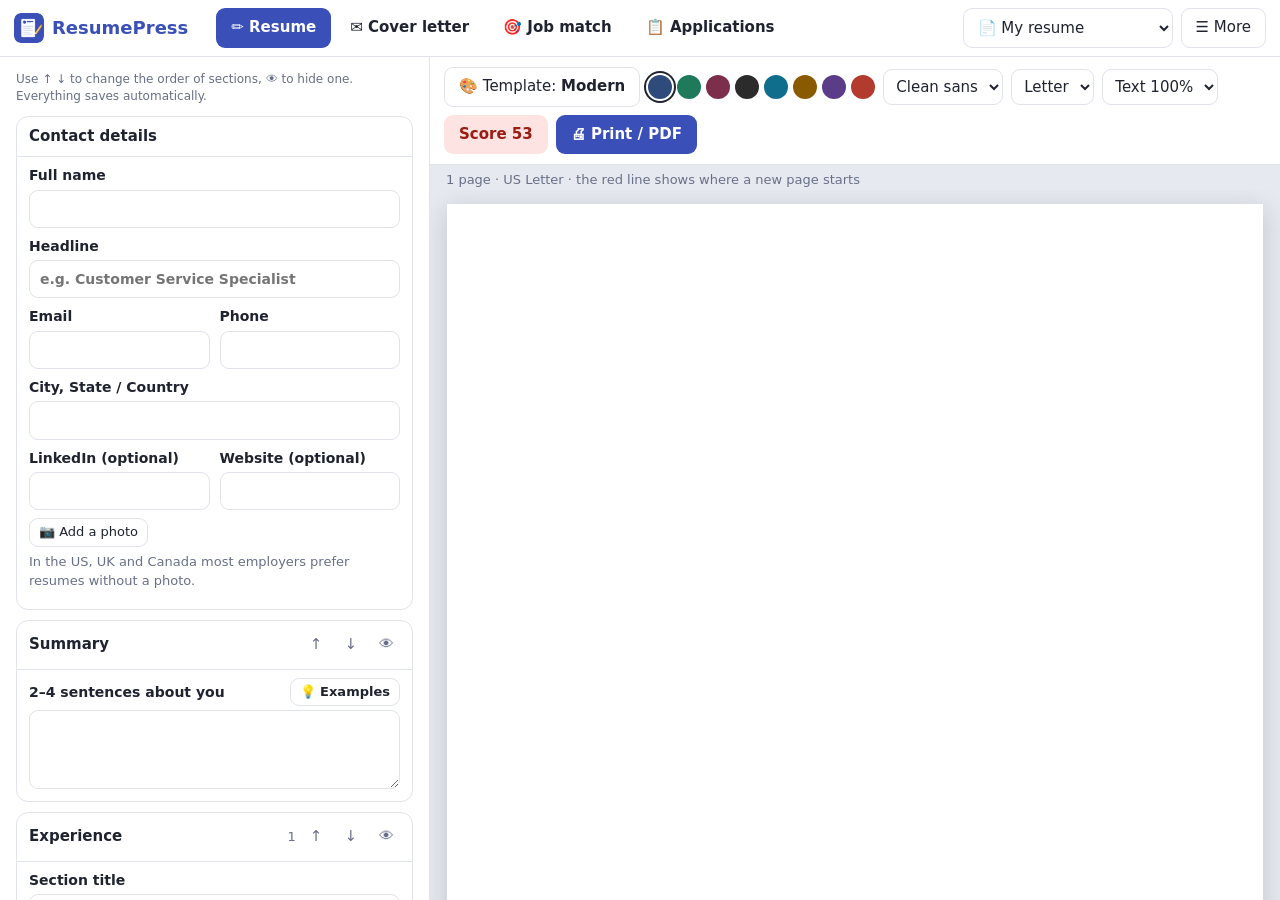
==== index.html @ cc402ec8 "Add files via upload" ====
<!doctype html>
<html lang="en">
<head>
  <meta charset="utf-8">
  <meta name="viewport" content="width=device-width, initial-scale=1">
  <title>ResumePress – Resume Builder</title>
  <meta name="description" content="Build a professional resume and cover letter on Windows. 8 templates, resume checker, job keyword match, example bullets and an application tracker. Print or save as PDF. Private, offline, no subscription.">
  <meta name="theme-color" content="#3b4fb8">
  <link rel="manifest" href="manifest.json">
  <link rel="icon" href="icon-192.png">
  <link rel="stylesheet" href="style.css">
  <link rel="stylesheet" href="resume.css">
  <style id="pageRule"></style>
</head>
<body>
  <header class="topbar">
    <div class="brand"><img src="icon-192.png" alt="" width="30" height="30"><span>ResumePress</span></div>
    <nav class="tabs" id="tabs">
      <button data-t="resume" class="on">✏️ Resume</button>
      <button data-t="cover">✉️ Cover letter</button>
      <button data-t="match">🎯 Job match</button>
      <button data-t="apps">📋 Applications</button>
    </nav>
    <div class="top-btns">
      <select id="docPick" title="Your resumes"></select>
      <button id="moreBtn" class="tb">☰ More</button>
      <button id="proBtn" class="pro-btn" hidden>★ Get Pro</button>
    </div>
    <div id="menu" class="menu" hidden>
      <button id="newDocBtn">＋ New resume</button>
      <button id="dupDocBtn">⧉ Duplicate this resume (for another job)</button>
      <button id="renameDocBtn">✎ Rename this resume</button>
      <button id="delDocBtn" class="danger">🗑 Delete this resume…</button>
      <hr>
      <button id="printBtn2">🖨 Print / save as PDF</button>
      <button id="wordBtn">📄 Export to Word (.doc) ★</button>
      <button id="txtBtn">📝 Export plain text (for online forms)</button>
      <hr>
      <button id="backupBtn">💾 Back up everything (.json)</button>
      <button id="restoreFileBtn">📂 Restore a backup…</button>
      <button id="sampleBtn">✨ Open a sample resume</button>
      <hr>
      <a href="help.html" target="_blank" rel="noopener">❓ How to use ResumePress</a>
      <a href="why.html" target="_blank" rel="noopener">💡 Why ResumePress – compare</a>
      <a href="mailto:thequan03072002@gmail.com?subject=ResumePress%20feedback">✉ Feedback &amp; support</a>
    </div>
    <input id="fileIn" type="file" hidden>
  </header>

  <!-- RESUME + COVER (shared layout: editor | preview) -->
  <main class="pane" id="docPane">
    <section class="side" id="editor"></section>
    <section class="main-col prev-col">
      <div class="prev-bar">
        <button id="tplBtn" class="ghost">🎨 Template: <b id="tplName"></b></button>
        <div class="swatches" id="swatches"></div>
        <select id="fontSel" title="Font"></select>
        <select id="sizeSel" title="Paper"><option value="letter">Letter</option><option value="a4">A4</option></select>
        <select id="scaleSel" title="Text size"><option value="90">Text 90%</option><option value="95">Text 95%</option><option value="100">Text 100%</option><option value="105">Text 105%</option><option value="110">Text 110%</option></select>
        <span class="grow"></span>
        <button id="scoreBtn" class="score" title="Check my resume">Score –</button>
        <button id="printBtn" class="primary">🖨 Print / PDF</button>
      </div>
      <div class="prev-info" id="prevInfo"></div>
      <div class="paper-wrap" id="paperWrap"><div class="paper" id="paper"></div></div>
    </section>
  </main>

  <!-- JOB MATCH -->
  <main class="page" id="matchPane" hidden>
    <div class="page-in">
      <h1 class="ph">🎯 Job match <span class="pro-tag" id="matchTag">Pro</span></h1>
      <p class="hint">Paste a job ad. ResumePress finds the important words in it and shows which ones your resume already has – the same idea applicant tracking systems (ATS) use to rank resumes. Everything stays on this PC.</p>
      <div class="two">
        <label class="field">Job title<input id="jmTitle" placeholder="e.g. Customer Service Representative"></label>
        <label class="field">Company<input id="jmCompany" placeholder="e.g. Acme Corp"></label>
      </div>
      <label class="field">Job description<textarea id="jmText" rows="10" placeholder="Paste the full job ad here…"></textarea></label>
      <div class="row-btns"><button id="jmRun" class="primary">Compare with “<span id="jmDocName"></span>”</button></div>
      <div id="jmOut"></div>
    </div>
  </main>

  <!-- APPLICATIONS -->
  <main class="page" id="appsPane" hidden>
    <div class="page-in wide-in">
      <div class="ph-row"><h1 class="ph">📋 Applications</h1><span class="grow"></span><button id="addAppBtn" class="primary">＋ Add job</button></div>
      <div class="app-stats" id="appStats"></div>
      <div class="list-head"><select id="appFilter"><option value="">All</option></select><input id="appSearch" placeholder="Search company or role…"></div>
      <div class="table-wrap"><table class="guests" id="appTable"></table></div>
      <p class="hint" id="appHint"></p>
    </div>
  </main>

  <!-- dialogs -->
  <dialog id="tplDlg" class="dlg wide">
    <h2>Choose a template</h2>
    <div class="tpl-grid" id="tplGrid"></div>
    <div class="row-btns"><button id="tplClose" class="ghost">Close</button></div>
  </dialog>

  <dialog id="scoreDlg" class="dlg">
    <h2>Resume check</h2>
    <div class="score-big" id="scoreBig"></div>
    <ul class="checks" id="checkList"></ul>
    <div class="row-btns"><button id="scoreClose" class="ghost">Close</button></div>
  </dialog>

  <dialog id="ideaDlg" class="dlg wide">
    <h2 id="ideaTitle">Writing ideas</h2>
    <div class="idea-tabs"><button data-i="examples" class="on">Example bullets</button><button data-i="verbs">Action verbs</button></div>
    <div id="ideaExamples">
      <label class="field">Job<select id="ideaJob"></select></label>
      <p class="hint">Click a line to add it. Replace the [brackets] with your own numbers and details.</p>
      <div id="ideaList" class="idea-list"></div>
    </div>
    <div id="ideaVerbs" hidden><p class="hint">Start every bullet with a strong verb. Click one to add it as a new line.</p><div id="verbList"></div></div>
    <div class="row-btns"><button id="ideaClose" class="ghost">Done</button></div>
  </dialog>

  <dialog id="appDlg" class="dlg">
    <h2 id="appDlgTitle">Job application</h2>
    <div class="two"><label class="field">Company<input id="aCompany"></label><label class="field">Role<input id="aRole"></label></div>
    <div class="two">
      <label class="field">Status<select id="aStatus"></select></label>
      <label class="field">Resume used<select id="aDoc"></select></label>
    </div>
    <div class="two"><label class="field">Applied on<input id="aApplied" type="date"></label><label class="field">Follow up on<input id="aFollow" type="date"></label></div>
    <div class="two"><label class="field">Salary<input id="aSalary" placeholder="e.g. $55,000"></label><label class="field">Location<input id="aLocation"></label></div>
    <label class="field">Job link<input id="aLink" placeholder="https://…"></label>
    <label class="field">Contact person<input id="aContact" placeholder="Name, email or phone"></label>
    <label class="field">Notes<textarea id="aNotes" rows="3"></textarea></label>
    <div class="row-btns"><button id="aSave" class="primary">Save</button><button id="aDel" class="ghost danger">Delete</button><button id="aCancel" class="ghost">Cancel</button></div>
  </dialog>

  <dialog id="proDialog" class="dlg">
    <h2>ResumePress Pro</h2>
    <p class="muted">One-time purchase. Yours forever on this Microsoft account – no subscription, no surprise renewals. Online resume builders often charge around $24 every 4 weeks.</p>
    <ul class="pro-list">
      <li><strong>All 8 templates</strong> <span class="muted">(Free: Classic, Modern, Minimal)</span></li>
      <li><strong>Unlimited resumes</strong> – a tailored copy for every job</li>
      <li><strong>Cover letters</strong> that match your resume, with a first draft written from it</li>
      <li><strong>Job match</strong> – see which keywords from the job ad your resume is missing</li>
      <li><strong>Unlimited application tracking</strong> <span class="muted">(Free: 5 jobs)</span></li>
      <li><strong>Export to Word</strong> (.doc)</li>
    </ul>
    <p id="proMsg" class="pro-msg" hidden></p>
    <p id="trialInfo" class="pro-msg" hidden></p>
    <div class="row-btns">
      <button id="trialBtn" class="ghost" hidden>Try every Pro feature free for 7 days</button>
      <button id="buyBtn" class="primary">Unlock Pro</button>
      <button id="restoreBtn" class="ghost">Restore purchase</button>
      <button id="closePro" class="ghost">Not now</button>
    </div>
  </dialog>

  <div id="toast" class="toast" hidden></div>
  <div id="printArea"></div>
  <script src="content.js"></script>
  <script src="templates.js"></script>
  <script src="app.js"></script>
</body>
</html>
---- style.css ----
:root {
  --bg: #f4f5f9; --card: #ffffff; --text: #1f2330; --muted: #687087;
  --line: #e1e3ec; --accent: #3b4fb8; --accent-2: #e6e9fa; --on-accent: #ffffff; --danger: #b42318;
}
@media (prefers-color-scheme: dark) {
  :root { --bg: #171214; --card: #211a1d; --text: #f3eaed; --muted: #b7a6ad; --line: #3a2f33; --accent: #9aa8ff; --accent-2: #262c4d; --on-accent: #2a1017; --danger: #f97066; }
}
* { box-sizing: border-box; }
[hidden] { display: none !important; }
html, body { height: 100%; }
body { margin: 0; font: 15px/1.45 'Segoe UI', system-ui, sans-serif; background: var(--bg); color: var(--text); display: flex; flex-direction: column; }
button, input, select, textarea { font: inherit; color: inherit; }
button { cursor: pointer; border: 1px solid transparent; border-radius: 9px; padding: 8px 14px; background: var(--accent-2); }
input, select, textarea { background: var(--card); border: 1px solid var(--line); border-radius: 9px; padding: 8px 10px; width: 100%; }
textarea { resize: vertical; }
input:focus, select:focus, textarea:focus, button:focus-visible { outline: 3px solid var(--accent); outline-offset: 1px; }
.primary { background: var(--accent); color: var(--on-accent); font-weight: 700; }
.ghost { background: transparent; border-color: var(--line); }
.ghost:hover, .tb:hover { border-color: var(--accent); }
.danger { color: var(--danger); }
.danger-text { color: var(--danger) !important; }
.muted { color: var(--muted); font-weight: 400; }
.hint { color: var(--muted); font-size: 13px; margin: 6px 0; }
.wide { width: 100%; margin-top: 8px; }

.topbar { display: flex; align-items: center; gap: 14px; padding: 8px 14px; background: var(--card); border-bottom: 1px solid var(--line); position: relative; }
.brand { display: flex; align-items: center; gap: 8px; font-weight: 800; font-size: 18px; color: var(--accent); }
.brand img { border-radius: 7px; }
.tabs { display: flex; gap: 4px; margin-left: 14px; }
.tabs button { background: transparent; font-weight: 600; }
.tabs button.on { background: var(--accent); color: var(--on-accent); }
.top-btns { margin-left: auto; display: flex; gap: 8px; }
.tb { background: transparent; border-color: var(--line); }
.pro-btn { background: #c9a227; color: #2a1d00; font-weight: 800; }
.pro-btn.is-pro { background: var(--accent-2); color: var(--accent); cursor: default; }
.menu { position: absolute; right: 14px; top: 52px; background: var(--card); border: 1px solid var(--line); border-radius: 12px; box-shadow: 0 12px 30px rgba(0,0,0,.18); padding: 6px; z-index: 30; display: flex; flex-direction: column; min-width: 280px; }
.menu button, .menu a { text-align: left; background: transparent; padding: 9px 12px; border-radius: 8px; color: var(--text); text-decoration: none; }
.menu button:hover, .menu a:hover { background: var(--accent-2); }

.pane { flex: 1; display: grid; grid-template-columns: 330px 1fr; min-height: 0; }
.side { padding: 14px 16px; border-right: 1px solid var(--line); overflow: auto; background: var(--card); }
.side h2 { font-size: 13px; text-transform: uppercase; letter-spacing: .06em; color: var(--muted); margin: 16px 0 6px; }
.side h2:first-child { margin-top: 0; }
.main-col { overflow: auto; padding: 14px 18px; min-width: 0; }
.field { display: flex; flex-direction: column; gap: 4px; font-weight: 600; font-size: 14px; margin-top: 8px; }
.two { display: grid; grid-template-columns: 1fr 1fr; gap: 10px; }
.row-btns { display: flex; gap: 8px; flex-wrap: wrap; margin-top: 10px; }
.check { display: flex; align-items: center; gap: 8px; margin-top: 10px; font-size: 14px; }
.check input { width: 18px; height: 18px; accent-color: var(--accent); }
.stats { margin-top: 16px; background: var(--accent-2); border-radius: 10px; padding: 10px 12px; font-size: 14px; line-height: 1.7; }

.list-head { display: flex; gap: 10px; margin-bottom: 10px; }
.list-head select { width: 210px; }
.table-wrap { background: var(--card); border: 1px solid var(--line); border-radius: 12px; overflow: hidden; }
table.guests { width: 100%; border-collapse: collapse; }
.guests th { text-align: left; font-size: 12px; text-transform: uppercase; letter-spacing: .05em; color: var(--muted); padding: 8px 10px; border-bottom: 1px solid var(--line); background: var(--bg); }
.guests td { padding: 7px 10px; border-bottom: 1px solid var(--line); }
.dlg { border: 1px solid var(--line); border-radius: 16px; padding: 22px; background: var(--card); color: var(--text); max-width: 460px; width: calc(100% - 32px); }
.dlg::backdrop { background: rgba(0,0,0,.5); }
.dlg h2 { margin: 0 0 6px; font-size: 21px; }
.pro-list { padding-left: 20px; line-height: 1.8; }
.pro-msg { background: var(--accent-2); border-radius: 8px; padding: 9px 11px; }
.toast { position: fixed; left: 50%; bottom: 24px; transform: translateX(-50%); background: #1f2937; color: #fff; padding: 11px 18px; border-radius: 10px; z-index: 50; max-width: calc(100% - 24px); }

#printArea { display: none; }
@media print {
  body > *:not(#printArea) { display: none !important; }
  html, body { display: block; background: #fff; height: auto; }
  #printArea { display: block; }
  #printArea .resume { box-shadow: none; min-height: 0 !important; }
  .resume { -webkit-print-color-adjust: exact; print-color-adjust: exact; }
}

/* ---------- ResumePress ---------- */
.grow { flex: 1; }
#docPick { width: 210px; }
.menu hr { border: 0; border-top: 1px solid var(--line); margin: 4px 6px; width: auto; }
.pane { grid-template-columns: 430px 1fr; }
.prev-col { display: flex; flex-direction: column; padding: 0; background: #e7e9f0; }
@media (prefers-color-scheme: dark) { .prev-col { background: #12141c; } }
.prev-bar { display: flex; flex-wrap: wrap; gap: 8px; align-items: center; padding: 10px 14px; background: var(--card); border-bottom: 1px solid var(--line); }
.prev-bar select { width: auto; padding: 7px 8px; }
.swatches { display: flex; gap: 5px; }
.swatches button { width: 24px; height: 24px; padding: 0; border-radius: 50%; border: 2px solid transparent; }
.swatches button.on { box-shadow: 0 0 0 2px var(--card), 0 0 0 4px var(--text); }
.score { font-weight: 800; background: #fff4d6; color: #7a5600; }
.score.good { background: #dff5e8; color: #17603a; }
.score.bad { background: #fde3e1; color: #9b1c13; }
.prev-info { font-size: 13px; color: var(--muted); padding: 6px 16px 0; }
.paper-wrap { flex: 1; overflow: auto; padding: 14px 16px 40px; }
.paper { transform-origin: top left; position: relative; margin: 0 auto; }
.paper .resume { box-shadow: 0 6px 24px rgba(20,25,60,.18); position: relative; }
.paper .pbreak { position: absolute; left: -10px; right: -10px; border-top: 2px dashed #e5484d; z-index: 3; pointer-events: none; }
.paper .pbreak span { position: absolute; right: 12px; top: -11px; background: #e5484d; color: #fff; font: 600 11px 'Segoe UI', sans-serif; padding: 1px 7px; border-radius: 9px; }

/* editor */
.ed-sec { border: 1px solid var(--line); border-radius: 12px; margin-bottom: 10px; background: var(--card); }
.ed-sec > .ed-h { display: flex; align-items: center; gap: 6px; padding: 9px 10px 9px 12px; cursor: pointer; user-select: none; }
.ed-sec > .ed-h b { flex: 1; font-size: 15px; }
.ed-sec > .ed-h .cnt { color: var(--muted); font-size: 13px; }
.ed-sec > .ed-h .ic { background: transparent; padding: 3px 7px; border-radius: 7px; color: var(--muted); }
.ed-sec > .ed-h .ic:hover { background: var(--accent-2); color: var(--text); }
.ed-sec.off > .ed-h b { color: var(--muted); text-decoration: line-through; }
.ed-body { padding: 0 12px 12px; border-top: 1px solid var(--line); }
.ed-sec.closed .ed-body { display: none; }
.ed-item { border: 1px dashed var(--line); border-radius: 10px; padding: 4px 10px 10px; margin-top: 10px; }
.ed-item-h { display: flex; align-items: center; gap: 4px; margin-top: 4px; }
.ed-item-h b { flex: 1; font-size: 14px; overflow: hidden; text-overflow: ellipsis; white-space: nowrap; }
.ed-item-h button { background: transparent; padding: 2px 7px; color: var(--muted); }
.ed-item-h button:hover { background: var(--accent-2); color: var(--text); }
.ed-item.closed .ed-fields { display: none; }
.add-btn { width: 100%; margin-top: 10px; background: transparent; border: 1px dashed var(--accent); color: var(--accent); font-weight: 600; }
.mini { font-size: 13px; padding: 4px 9px; }
.lbl-row { display: flex; align-items: center; justify-content: space-between; gap: 8px; }
.lbl-row .mini { font-weight: 600; }
.skill-row { display: grid; grid-template-columns: 1fr 120px 30px; gap: 6px; margin-top: 6px; align-items: center; }
.skill-row button { padding: 4px; background: transparent; color: var(--muted); }
.photo-row { display: flex; align-items: center; gap: 10px; margin-top: 8px; }
.photo-row img { width: 56px; height: 56px; border-radius: 50%; object-fit: cover; border: 1px solid var(--line); }
.order-hint { font-size: 12px; color: var(--muted); margin: 0 0 10px; }
.add-sec { display: flex; flex-wrap: wrap; gap: 6px; margin: 4px 0 10px; }
.add-sec button { font-size: 13px; padding: 5px 9px; }
.pro-tag { font-size: 12px; background: #c9a227; color: #2a1d00; border-radius: 6px; padding: 2px 7px; vertical-align: middle; font-weight: 800; }

/* template gallery */
.dlg.wide { max-width: 860px; }
.tpl-grid { display: grid; grid-template-columns: repeat(auto-fill, minmax(180px, 1fr)); gap: 14px; margin-top: 12px; max-height: 62vh; overflow: auto; padding: 4px; }
.tpl-card { border: 2px solid var(--line); border-radius: 12px; padding: 8px; background: var(--bg); text-align: left; position: relative; }
.tpl-card.on { border-color: var(--accent); }
.tpl-card .thumb { height: 220px; overflow: hidden; border-radius: 6px; background: #fff; position: relative; }
.tpl-card .thumb > div { transform: scale(.22); transform-origin: top left; width: 816px; pointer-events: none; }
.tpl-card .tn { display: flex; justify-content: space-between; align-items: center; margin-top: 7px; font-weight: 700; }
.tpl-card .tn small { font-weight: 600; font-size: 11px; color: var(--muted); }
.tpl-card .lock { position: absolute; top: 14px; right: 14px; }

/* checker */
.score-big { font-size: 46px; font-weight: 800; margin: 6px 0; }
.score-big small { font-size: 16px; color: var(--muted); font-weight: 600; }
.checks { list-style: none; padding: 0; margin: 8px 0; max-height: 52vh; overflow: auto; }
.checks li { padding: 8px 10px 8px 34px; border-radius: 9px; margin-bottom: 6px; position: relative; font-size: 14px; }
.checks li::before { position: absolute; left: 10px; top: 8px; font-weight: 800; }
.checks li.good { background: #e3f6ec; color: #155234; } .checks li.good::before { content: '✓'; }
.checks li.warn { background: #fff4d9; color: #6b4d00; } .checks li.warn::before { content: '!'; }
.checks li.bad { background: #fde5e3; color: #8c1d14; } .checks li.bad::before { content: '✕'; }

/* ideas */
.idea-tabs { display: flex; gap: 6px; margin: 8px 0; }
.idea-tabs button { background: transparent; border-color: var(--line); }
.idea-tabs button.on { background: var(--accent); color: var(--on-accent); }
.idea-list { max-height: 46vh; overflow: auto; }
.idea { display: block; width: 100%; text-align: left; background: var(--bg); border: 1px solid var(--line); margin-top: 6px; font-weight: 400; }
.idea:hover { border-color: var(--accent); }
.idea.sum { border-style: dashed; }
.verb-group h3 { font-size: 13px; text-transform: uppercase; letter-spacing: .05em; color: var(--muted); margin: 10px 0 4px; }
.verb-group button { margin: 3px; padding: 4px 10px; font-size: 13px; }

/* pages (job match, applications) */
.page { flex: 1; overflow: auto; }
.page-in { max-width: 820px; margin: 0 auto; padding: 18px 18px 60px; }
.page-in.wide-in { max-width: 1150px; }
.ph { font-size: 24px; margin: 0 0 6px; }
.ph-row { display: flex; align-items: center; gap: 10px; margin-bottom: 10px; }
.jm-score { display: flex; align-items: center; gap: 18px; margin: 18px 0 8px; background: var(--card); border: 1px solid var(--line); border-radius: 14px; padding: 14px 16px; }
.ring { width: 92px; height: 92px; border-radius: 50%; display: grid; place-items: center; font-size: 24px; font-weight: 800; flex: none; }
.ring span { background: var(--card); width: 72px; height: 72px; border-radius: 50%; display: grid; place-items: center; }
.kw { display: inline-block; margin: 3px; padding: 4px 10px; border-radius: 99px; font-size: 13px; border: 1px solid var(--line); }
.kw.ok { background: #e3f6ec; color: #155234; border-color: transparent; }
.kw.miss { background: var(--card); cursor: pointer; }
.kw.miss:hover { border-color: var(--accent); }
.kw small { opacity: .65; }
.app-stats { display: flex; gap: 10px; flex-wrap: wrap; margin-bottom: 12px; }
.app-stats div { background: var(--card); border: 1px solid var(--line); border-radius: 12px; padding: 8px 14px; min-width: 110px; }
.app-stats b { display: block; font-size: 22px; }
.app-stats span { font-size: 12px; color: var(--muted); text-transform: uppercase; letter-spacing: .05em; }
.st { border-radius: 99px; padding: 2px 9px; font-size: 12px; font-weight: 700; white-space: nowrap; }
.st-saved { background: #eceff3; color: #475467; } .st-applied { background: #e0ebff; color: #1d4ed8; } .st-interview { background: #fff1d6; color: #8a5a00; }
.st-offer { background: #dff5e8; color: #17603a; } .st-rejected { background: #fde3e1; color: #9b1c13; } .st-withdrawn { background: #eee; color: #777; }
.due { color: var(--danger); font-weight: 700; }
#appTable td.name { cursor: pointer; }

@media (max-width: 900px) {
  .pane { grid-template-columns: 1fr; grid-template-rows: auto auto; overflow: auto; }
  .side { border-right: 0; overflow: visible; }
  .prev-col { min-height: 70vh; }
  #docPick { width: 140px; }
}
@media (max-width: 820px) {
  .topbar { flex-wrap: wrap; gap: 8px; }
  .tabs { order: 3; width: 100%; overflow-x: auto; margin-left: 0; }
  .tabs button { white-space: nowrap; padding: 6px 10px; }
  .top-btns { margin-left: auto; }
  .prev-bar .swatches { order: 9; width: 100%; }
}
---- resume.css ----
/* ResumePress – document styles (preview and print). Sizes in pt/in so print matches the preview. */
.resume { --rc: #2f4b7c; --rf: 'Segoe UI', Arial, sans-serif; --rz: 1; font-family: var(--rf); font-size: calc(10.4pt * var(--rz)); line-height: 1.38; color: #1f2328; background: #fff; padding: 0.55in 0.62in; box-sizing: border-box; }
.resume * { box-sizing: border-box; }
.resume h1 { font-size: 2.15em; line-height: 1.1; margin: 0; font-weight: 700; letter-spacing: -.01em; color: #111; }
.resume .r-title { font-size: 1.15em; color: var(--rc); font-weight: 600; margin-top: 2pt; }
.resume .r-contact { font-size: .93em; color: #444; margin-top: 5pt; display: flex; flex-wrap: wrap; gap: 0 6pt; }
.resume .r-contact .sep { color: #aaa; }
.resume .r-top { display: flex; gap: 14pt; align-items: center; margin-bottom: 10pt; }
.resume .r-top.center { flex-direction: column; text-align: center; gap: 0; }
.resume .r-top.center .r-contact { justify-content: center; }
.resume .r-photo { width: 0.95in; height: 0.95in; border-radius: 50%; object-fit: cover; flex: none; }
.resume .r-sec { margin-top: 10pt; }
.resume h2 { font-size: 1.02em; text-transform: uppercase; letter-spacing: .09em; margin: 0 0 5pt; color: var(--rc); font-weight: 700; border-bottom: 1px solid #cfd4da; padding-bottom: 2pt; }
.resume .r-item { margin-bottom: 7pt; break-inside: avoid; page-break-inside: avoid; }
.resume .r-row { display: flex; justify-content: space-between; gap: 10pt; align-items: baseline; }
.resume .r-head { font-size: 1.04em; }
.resume .r-when, .resume .r-where { color: #555; font-size: .93em; white-space: nowrap; }
.resume .r-sub { color: #333; font-style: italic; }
.resume ul { margin: 3pt 0 0; padding-left: 14pt; }
.resume li { margin: 1.5pt 0; }
.resume p { margin: 0 0 4pt; }
.resume .r-skills { display: flex; flex-wrap: wrap; gap: 4pt 6pt; }
.resume .r-chip { border: 1px solid #c9ced5; border-radius: 3pt; padding: 1pt 6pt; font-size: .95em; }
.resume .r-skills.lv { display: grid; grid-template-columns: 1fr; gap: 3pt; }
.resume .r-skill { display: flex; justify-content: space-between; align-items: center; gap: 8pt; }
.resume .dots { display: inline-flex; gap: 2.5pt; }
.resume .dots i { width: 6.5pt; height: 6.5pt; border-radius: 50%; background: #d7dbe0; display: inline-block; }
.resume .dots i.on { background: var(--rc); }
.resume .r-langs { display: flex; flex-wrap: wrap; gap: 3pt 14pt; }
.resume .r-lang span { color: #555; }
.resume a { color: inherit; text-decoration: none; }

/* Classic */
.t-classic h1 { font-size: 2.05em; }
.t-classic h2 { color: #111; border-bottom: 1.4pt solid #111; }
.t-classic .r-title { color: #333; }
.t-classic .r-chip { border: 0; padding: 0; }
.t-classic .r-chip:not(:last-child)::after { content: ','; }

/* Modern */
.t-modern h1 { color: var(--rc); }
.t-modern h2 { border: 0; padding-left: 7pt; border-left: 3.5pt solid var(--rc); color: #222; }
.t-modern .r-chip { background: color-mix(in srgb, var(--rc) 12%, white); border-color: transparent; }

/* Minimal */
.t-minimal { padding: 0.7in 0.75in; }
.t-minimal h1 { font-weight: 300; font-size: 2.3em; letter-spacing: .02em; }
.t-minimal .r-title { color: #666; font-weight: 400; }
.t-minimal h2 { border: 0; color: #888; font-weight: 600; font-size: .9em; letter-spacing: .18em; margin-bottom: 4pt; }
.t-minimal .r-sec { margin-top: 13pt; }
.t-minimal .r-chip { border: 0; padding: 0; color: #333; }
.t-minimal .r-chip:not(:last-child)::after { content: ' ·'; color: #aaa; }
.t-minimal .r-sub { font-style: normal; color: #666; }

/* Sidebar (two columns) */
.t-sidebar { padding: 0; }
.t-sidebar .r-cols { display: grid; grid-template-columns: 2.35in 1fr; min-height: inherit; }
.t-sidebar .r-side { background: var(--rc); color: #fff; padding: 0.5in 0.28in; }
.t-sidebar .r-side h1 { color: #fff; font-size: 1.75em; }
.t-sidebar .r-side .r-title { color: rgba(255,255,255,.85); }
.t-sidebar .r-side .r-contact { color: rgba(255,255,255,.92); display: block; margin-top: 10pt; font-size: .9em; word-break: break-word; }
.t-sidebar .r-side .r-contact div { margin-bottom: 3pt; }
.t-sidebar .r-side h2 { color: #fff; border-bottom-color: rgba(255,255,255,.4); }
.t-sidebar .r-side .r-photo { margin-bottom: 10pt; width: 1.2in; height: 1.2in; border: 3pt solid rgba(255,255,255,.35); }
.t-sidebar .r-side .dots i { background: rgba(255,255,255,.3); }
.t-sidebar .r-side .dots i.on { background: #fff; }
.t-sidebar .r-side .r-sub, .t-sidebar .r-side .r-when, .t-sidebar .r-side .r-lang span { color: rgba(255,255,255,.8); }
.t-sidebar .r-side .r-row { flex-direction: column; gap: 0; }
.t-sidebar .r-side .r-langs { display: block; }
.t-sidebar .r-main { padding: 0.5in 0.45in 0.5in 0.38in; }
.t-sidebar .r-main .r-sec:first-child { margin-top: 0; }

/* Executive */
.t-executive { font-size: calc(10.6pt * var(--rz)); }
.t-executive .r-top { border-bottom: 3pt double #333; padding-bottom: 8pt; }
.t-executive h1 { font-weight: 600; letter-spacing: .06em; text-transform: uppercase; font-size: 1.95em; }
.t-executive h2 { text-align: center; border: 0; color: #222; letter-spacing: .25em; position: relative; }
.t-executive h2::before, .t-executive h2::after { content: ''; display: inline-block; width: 22%; height: 0; border-top: 1px solid #999; vertical-align: middle; margin: 0 8pt; }
.t-executive .r-chip { border: 0; }

/* Compact */
.t-compact { font-size: calc(9.4pt * var(--rz)); padding: 0.42in 0.5in; line-height: 1.3; }
.t-compact h1 { font-size: 1.9em; }
.t-compact .r-top { margin-bottom: 6pt; }
.t-compact .r-sec { margin-top: 7pt; }
.t-compact h2 { background: color-mix(in srgb, var(--rc) 12%, white); border: 0; padding: 2pt 5pt; color: var(--rc); }
.t-compact .r-item { margin-bottom: 5pt; }
.t-compact .r-skills { display: grid; grid-template-columns: repeat(3, 1fr); gap: 2pt 10pt; }
.t-compact .r-chip { border: 0; padding: 0; }
.t-compact .r-chip::before { content: '▪ '; color: var(--rc); }

/* Bold header */
.t-bold { padding: 0; }
.t-bold .r-top.band { background: var(--rc); color: #fff; padding: 0.42in 0.6in; margin: 0; }
.t-bold .r-top.band h1 { color: #fff; }
.t-bold .r-top.band .r-title { color: rgba(255,255,255,.88); }
.t-bold .r-top.band .r-contact { color: rgba(255,255,255,.92); }
.t-bold .r-top.band .sep { color: rgba(255,255,255,.5); }
.t-bold .r-photo { border: 3pt solid rgba(255,255,255,.4); }
.t-bold .r-pad { padding: 0.15in 0.6in 0.5in; }
.t-bold h2 { color: var(--rc); border-bottom: 2pt solid var(--rc); display: inline-block; padding-right: 10pt; }
.t-bold .r-chip { background: var(--rc); color: #fff; border: 0; }

/* Timeline */
.t-timeline h1 { color: var(--rc); }
.t-timeline h2 { border: 0; }
.t-timeline .s-experience .r-item, .t-timeline .s-volunteer .r-item, .t-timeline .s-education .r-item { position: relative; padding-left: 15pt; border-left: 1.5pt solid color-mix(in srgb, var(--rc) 35%, white); margin-left: 4pt; padding-bottom: 4pt; margin-bottom: 0; }
.t-timeline .s-experience .r-item::before, .t-timeline .s-volunteer .r-item::before, .t-timeline .s-education .r-item::before { content: ''; position: absolute; left: -5pt; top: 3pt; width: 8.5pt; height: 8.5pt; border-radius: 50%; background: #fff; border: 2pt solid var(--rc); }
.t-timeline .r-chip { border-color: var(--rc); color: var(--rc); }

/* cover letter */
.resume.cover .c-date { margin: 14pt 0 10pt; color: #444; }
.resume.cover .c-to { margin-bottom: 14pt; }
.resume.cover .c-greet { margin: 0 0 8pt; }
.resume.cover .c-body p { margin: 0 0 9pt; text-align: justify; }
.resume.cover .c-close { margin-top: 12pt; }
.resume.cover .r-top { margin-bottom: 4pt; }
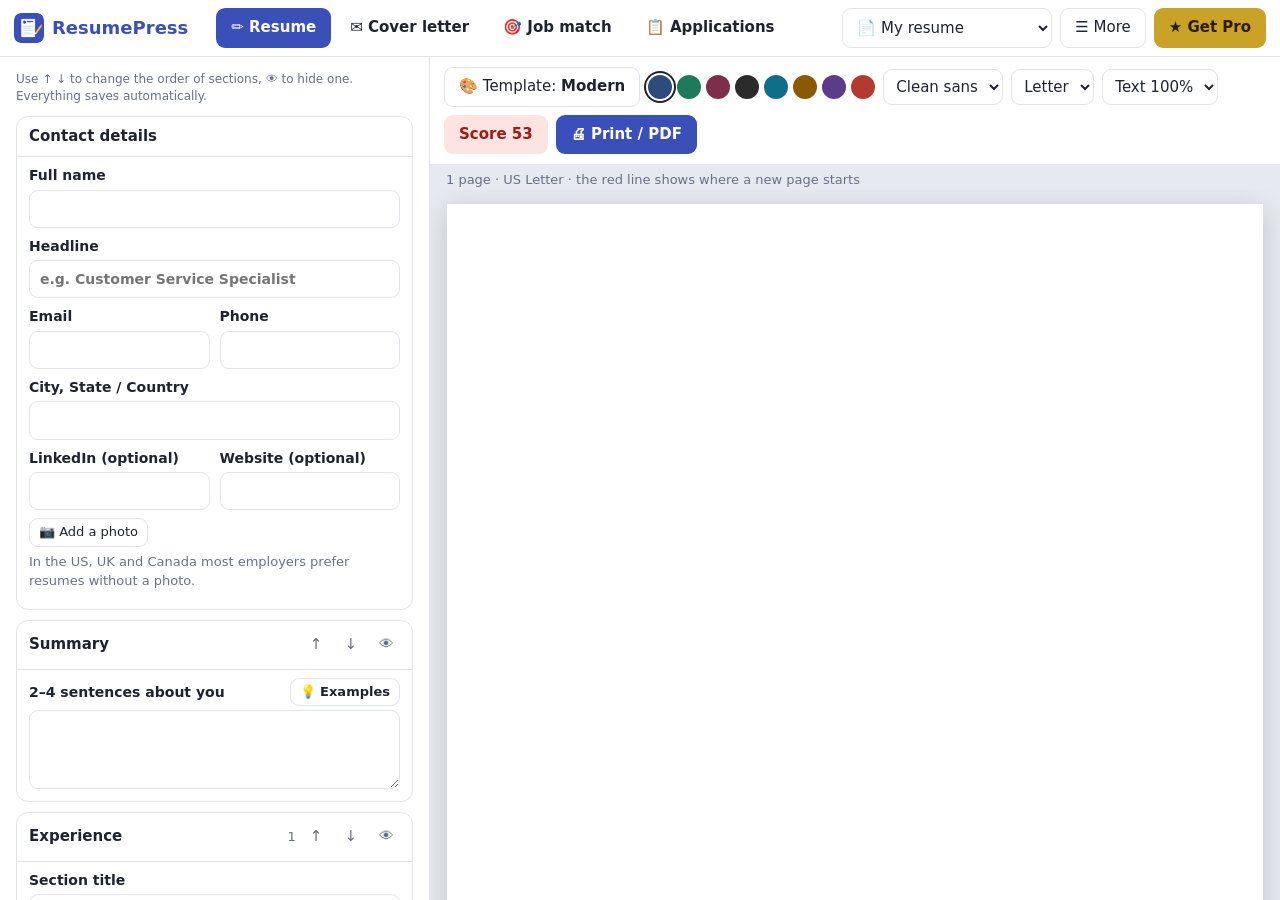
==== commit 9cb52710: "Harden Pro check, close side doors, feedback note" ====
--- a/index.html
+++ b/index.html
@@ -144,6 +144,7 @@
       <li><strong>Unlimited application tracking</strong> <span class="muted">(Free: 5 jobs)</span></li>
       <li><strong>Export to Word</strong> (.doc)</li>
     </ul>
+    <p class="fb-note">💬 Something not working the way you want? Tell me – <a href="mailto:thequan03072002@gmail.com?subject=ResumePress%20feedback">thequan03072002@gmail.com</a>. I read every message and improve the app.</p>
     <p id="proMsg" class="pro-msg" hidden></p>
     <p id="trialInfo" class="pro-msg" hidden></p>
     <div class="row-btns">
--- a/style.css
+++ b/style.css
@@ -179,7 +179,7 @@
 #appTable td.name { cursor: pointer; }
 
 @media (max-width: 900px) {
-  .pane { grid-template-columns: 1fr; grid-template-rows: auto auto; overflow: auto; }
+  .pane { grid-template-columns: minmax(0, 1fr); grid-template-rows: auto auto; overflow: auto; }
   .side { border-right: 0; overflow: visible; }
   .prev-col { min-height: 70vh; }
   #docPick { width: 140px; }
@@ -191,3 +191,9 @@
   .top-btns { margin-left: auto; }
   .prev-bar .swatches { order: 9; width: 100%; }
 }
+
+/* feedback note */
+.fb-note { color: var(--muted); font-size: 12px; font-weight: 400; line-height: 1.45; margin: 14px 0 4px; overflow-wrap: anywhere; }
+.fb-note a { color: inherit; text-decoration: underline; }
+.paper .preview-mark { position: absolute; inset: 0; z-index: 4; pointer-events: none; overflow: hidden; display: flex; flex-wrap: wrap; align-content: space-around; justify-content: space-around; }
+.paper .preview-mark span { transform: rotate(-25deg); font: 800 46px/1 'Segoe UI', Arial, sans-serif; color: rgba(225, 29, 72, .2); padding: 40px 20px; white-space: nowrap; }
